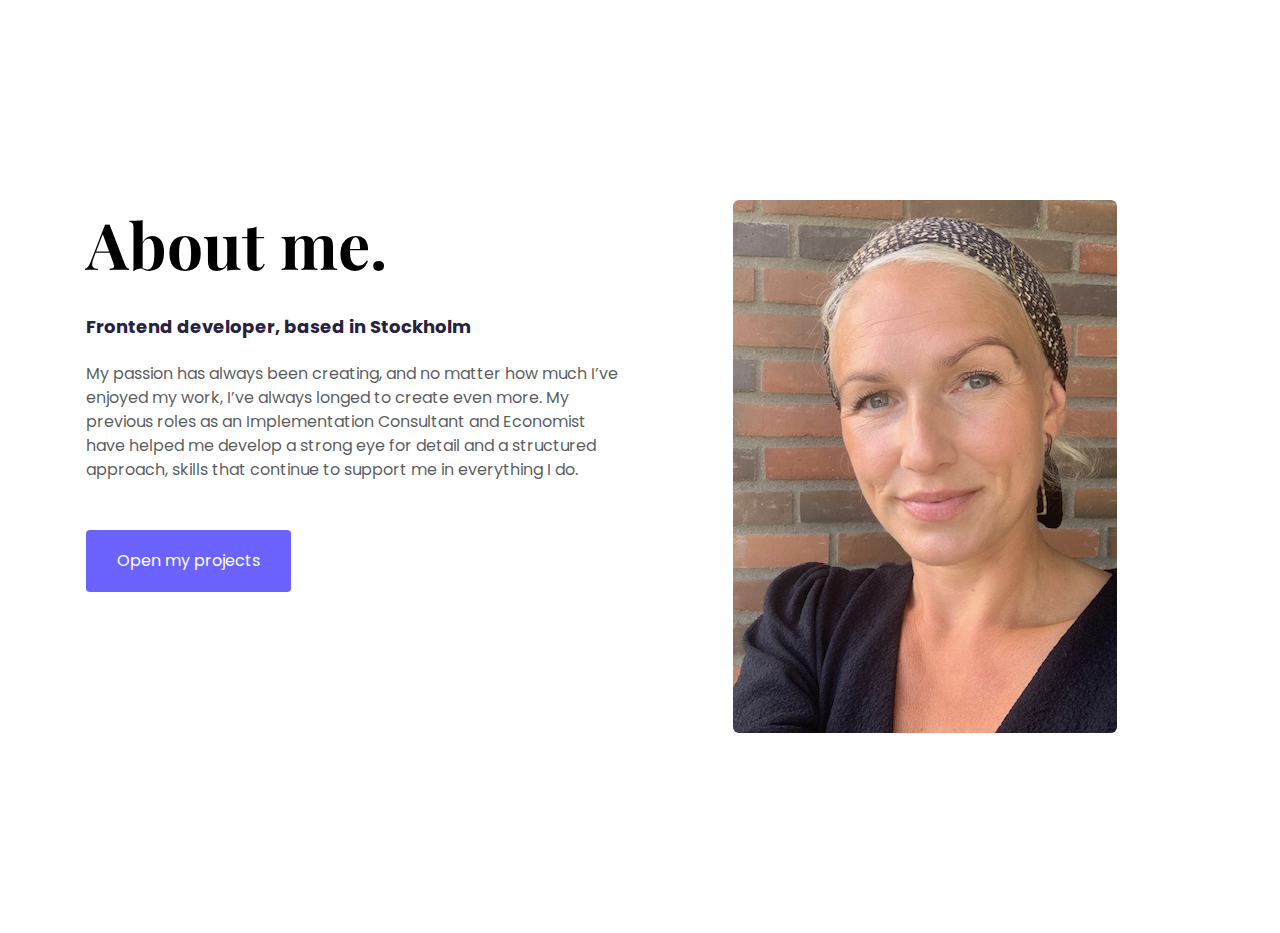
==== about.html @ 6b300352 "Created about section with profilepicture" ====
<!DOCTYPE html>
<html lang="en">
  <head>
    <meta charset="UTF-8" />
    <meta name="viewport" content="width=device-width, initial-scale=1.0" />
    <link
      href="https://cdn.jsdelivr.net/npm/bootstrap@5.3.3/dist/css/bootstrap.min.css"
      rel="stylesheet"
      integrity="sha384-QWTKZyjpPEjISv5WaRU9OFeRpok6YctnYmDr5pNlyT2bRjXh0JMhjY6hW+ALEwIH"
      crossorigin="anonymous"
    />

    <link rel="preconnect" href="https://fonts.googleapis.com" />
    <link rel="preconnect" href="https://fonts.gstatic.com" crossorigin />
    <link
      href="https://fonts.googleapis.com/css2?family=Playfair+Display:ital,wght@0,400..900;1,400..900&family=Poppins:ital,wght@0,100;0,200;0,300;0,400;0,500;0,600;0,700;0,800;0,900;1,100;1,200;1,300;1,400;1,500;1,600;1,700;1,800;1,900&display=swap"
      rel="stylesheet"
    />
    <link
      rel="stylesheet"
      href="https://fonts.googleapis.com/css2?family=Material+Symbols+Outlined:opsz,wght,FILL,GRAD@24,400,0,0&icon_names=home"
    />
    <link rel="stylesheet" href="src/styles.css" />
    <meta
      name="description"
      content="Frontend developer with a passion for designing beautiful and functional user experiences."
    />
    <title>About Daniela Mure - Frontend developer</title>
  </head>
  <body>
    <div class="about-hero">
      <div class="container">
        <div class="row">
          <div class="col-md-6 p-3">
            <h1 class="mb-4">About me.</h1>
            <h2 class="mb-4">Frontend developer, based in Stockholm</h2>
            <p class="lh-base text-muted mb-5">
              My passion has always been creating, and no matter how much I’ve
              enjoyed my work, I’ve always longed to create even more. My
              previous roles as an Implementation Consultant and Economist have
              helped me develop a strong eye for detail and a structured
              approach, skills that continue to support me in everything I do.
            </p>
            <a href="" class="btn btn-branding">Open my projects</a>
          </div>
          <div class="col-md-6">
            <img
              src="images/daniela.png"
              alt="Picture of Daniela Mure"
              class="img-fluid rounded about-img"
            />
          </div>
        </div>
      </div>
    </div>
  </body>
</html>
---- src/styles.css ----
:root {
  --branding-color: #f9f7fe;
  --secondary-color: #6c63ff;
  --primary-font-color: #272142;
}

body {
  font-family: "Poppins", serif;
  color: var(--primary-font-color);
}

h1 {
  font-family: "Playfair Display", serif;
  font-size: 96px;
  font-weight: 700;
  line-height: 1.5;
  color: #000000;
}

h2 {
  font-size: 24px;
  font-weight: 400;
}

h3 {
  font-family: "Playfair Display", serif;
  font-size: 64px;
  font-weight: 700;
  color: #000000;
}

p {
  font-size: 16px;
  font-weight: 400;
}

.hero {
  text-align: center;
  background-color: var(--branding-color);
  padding: 180px 20px;
}

.hero p {
  font-size: 36px;
  font-weight: 700;
}

.btn-branding {
  background-color: var(--secondary-color);
  color: #fff;
  padding: 18px 30px;
  border-radius: 4px;
}

.btn-branding:hover {
  color: var(--secondary-color);
  border: 1px solid var(--secondary-color);
}

.btn-link-branding {
  color: var(--secondary-color);
  border: 1px solid var(--secondary-color);
  border-radius: 4px;
  padding: 18px 30px;
  font-size: 18px;
  line-height: 27px;
}

.btn-link-branding:hover {
  color: #fff;
  background-color: var(--secondary-color);
}

.project-description {
  padding: 80px 60px;
}

.about-hero {
  padding: 180px 20px;
  line-height: 1.2;
}

.about-hero h1 {
  font-size: 64px;
}

.about-hero h2 {
  font-size: 18px;
  font-weight: 700;
}

.about-img {
  display: block;
  margin: 20px auto;
}

@media (max-width: 900px) {
  h1 {
    font-size: 48px;
  }
  h3 {
    font-size: 44px;
  }
  .hero {
    padding: 80px 20px;
  }
  .project-description {
    padding: 0;
    text-align: center;
  }
  .about-hero {
    padding: 80px 20px;
    text-align: center;
  }
}
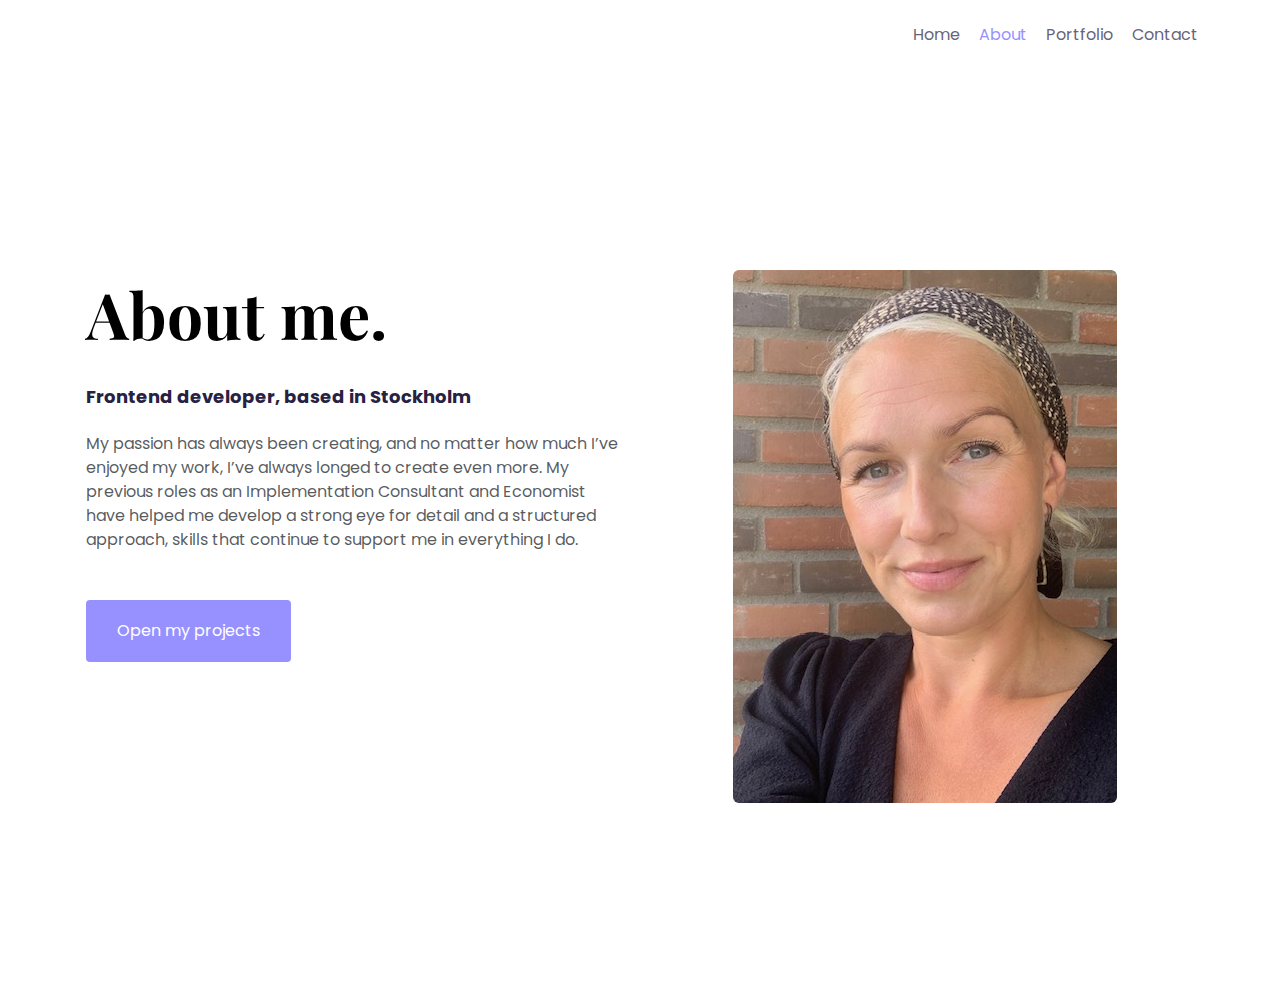
==== commit d441df05: "Created the header to all html pages" ====
--- a/about.html
+++ b/about.html
@@ -28,7 +28,17 @@
     <title>About Daniela Mure - Frontend developer</title>
   </head>
   <body>
-    <div class="about-hero">
+    <div class="container">
+      <nav class="d-flex justify-content-end">
+        <ul>
+          <li><a href="/">Home</a></li>
+          <li class="active"><a href="/about.html">About</a></li>
+          <li><a href="/portfolio.html">Portfolio</a></li>
+          <li><a href="/contact.html">Contact</a></li>
+        </ul>
+      </nav>
+    </div>
+    <div class="content-hero">
       <div class="container">
         <div class="row">
           <div class="col-md-6 p-3">
--- a/src/styles.css
+++ b/src/styles.css
@@ -7,6 +7,33 @@
 body {
   font-family: "Poppins", serif;
   color: var(--primary-font-color);
+}
+
+nav {
+  padding: 20px 0;
+}
+
+nav ul {
+  padding: 0;
+  margin: 0;
+}
+
+nav li {
+  list-style: none;
+  line-height: 30px;
+  display: inline;
+  margin-left: 15px;
+}
+
+nav li.active a,
+nav a:hover {
+  color: var(--secondary-color);
+}
+
+a {
+  color: #272142;
+  text-decoration: none;
+  opacity: 0.7;
 }
 
 h1 {
@@ -75,16 +102,16 @@
   padding: 80px 60px;
 }
 
-.about-hero {
+.content-hero {
   padding: 180px 20px;
   line-height: 1.2;
 }
 
-.about-hero h1 {
+.content-hero h1 {
   font-size: 64px;
 }
 
-.about-hero h2 {
+.content-hero h2 {
   font-size: 18px;
   font-weight: 700;
 }
@@ -108,7 +135,7 @@
     padding: 0;
     text-align: center;
   }
-  .about-hero {
+  .content-hero {
     padding: 80px 20px;
     text-align: center;
   }
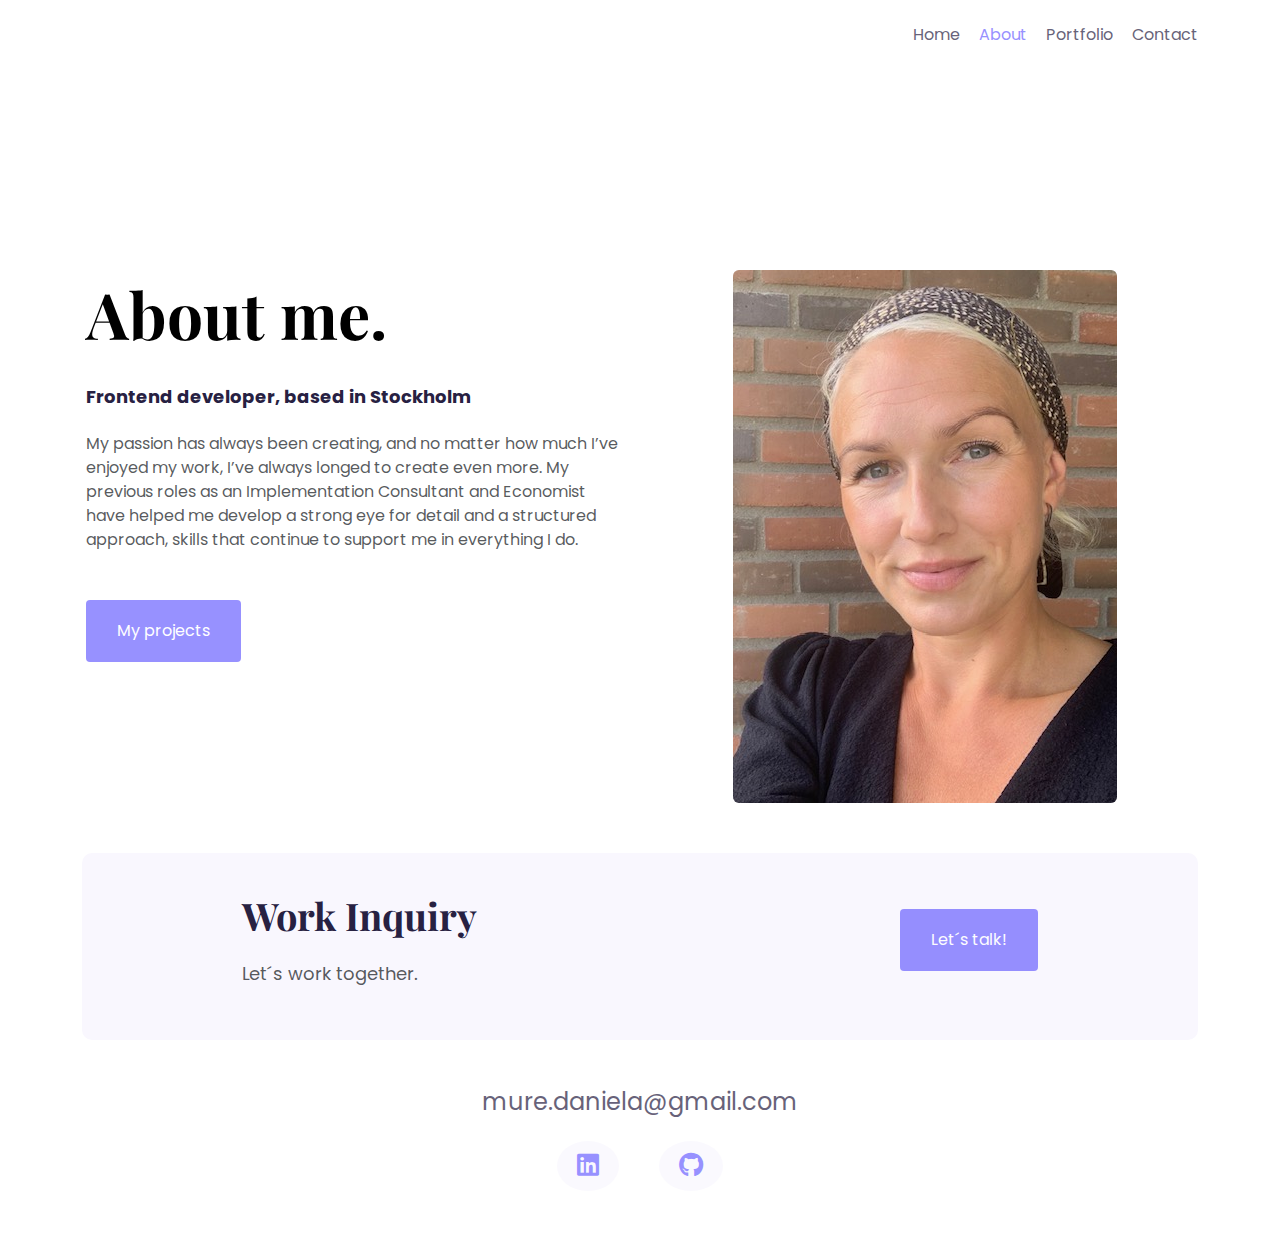
==== commit 5d84d0af: "Created the footer to all html pages" ====
--- a/about.html
+++ b/about.html
@@ -21,6 +21,10 @@
       href="https://fonts.googleapis.com/css2?family=Material+Symbols+Outlined:opsz,wght,FILL,GRAD@24,400,0,0&icon_names=home"
     />
     <link rel="stylesheet" href="src/styles.css" />
+    <link
+      rel="stylesheet"
+      href="https://cdnjs.cloudflare.com/ajax/libs/font-awesome/6.5.1/css/all.min.css"
+    />
     <meta
       name="description"
       content="Frontend developer with a passion for designing beautiful and functional user experiences."
@@ -51,7 +55,7 @@
               helped me develop a strong eye for detail and a structured
               approach, skills that continue to support me in everything I do.
             </p>
-            <a href="" class="btn btn-branding">Open my projects</a>
+            <a href="/" class="btn btn-branding">My projects</a>
           </div>
           <div class="col-md-6">
             <img
@@ -61,6 +65,35 @@
             />
           </div>
         </div>
+
+        <footer>
+          <div
+            class="d-flex justify-content-between contact-box mb-5 d-none d-md-flex"
+          >
+            <div>
+              <h4>Work Inquiry</h4>
+              <p class="text-muted mt-4">Let´s work together.</p>
+            </div>
+            <div>
+              <a href="/contact.html" class="btn btn-branding mt-3"
+                >Let´s talk!</a
+              >
+            </div>
+          </div>
+          <div class="d-flex justify-content-center">
+            <a href="mailto:mure.daniela@gmail.com" class="email-link mb-4"
+              >mure.daniela@gmail.com</a
+            >
+          </div>
+          <div class="social-links d-flex justify-content-center">
+            <a href="https://www.linkedin.com/in/daniela-mure-33a929b1/"
+              ><i class="fa-brands fa-linkedin"></i
+            ></a>
+            <a href="https://github.com/DanniFront"
+              ><i class="fa-brands fa-github"></i
+            ></a>
+          </div>
+        </footer>
       </div>
     </div>
   </body>
--- a/src/styles.css
+++ b/src/styles.css
@@ -31,7 +31,7 @@
 }
 
 a {
-  color: #272142;
+  color: var(--primary-font-color);
   text-decoration: none;
   opacity: 0.7;
 }
@@ -54,6 +54,12 @@
   font-size: 64px;
   font-weight: 700;
   color: #000000;
+}
+
+h4 {
+  font-size: 38px;
+  font-weight: 700;
+  font-family: "Playfair Display", serif;
 }
 
 p {
@@ -103,7 +109,7 @@
 }
 
 .content-hero {
-  padding: 180px 20px;
+  padding: 180px 20px 50px;
   line-height: 1.2;
 }
 
@@ -121,6 +127,42 @@
   margin: 20px auto;
 }
 
+footer .contact-box {
+  background: var(--branding-color);
+  padding: 40px 160px;
+  margin: 30px 0;
+  border-radius: 10px;
+}
+
+footer p {
+  font-size: 18px;
+}
+
+footer .email-link {
+  text-align: center;
+  font-size: 24px;
+  text-decoration: none;
+}
+
+footer .email-link:hover {
+  color: var(--secondary-color);
+}
+
+footer .social-links a {
+  color: var(--secondary-color);
+  background: var(--branding-color);
+  margin: 0 20px;
+  padding: 10px 20px;
+  font-size: 25px;
+  border-radius: 50%;
+  transition: all 100ms ease-in-out;
+}
+
+footer .social-links a:hover {
+  color: #fff;
+  background: var(--secondary-color);
+}
+
 @media (max-width: 900px) {
   h1 {
     font-size: 48px;
@@ -136,7 +178,10 @@
     text-align: center;
   }
   .content-hero {
-    padding: 80px 20px;
+    padding: 40px 20px;
     text-align: center;
   }
+  .about-img {
+    max-height: 75%;
+  }
 }
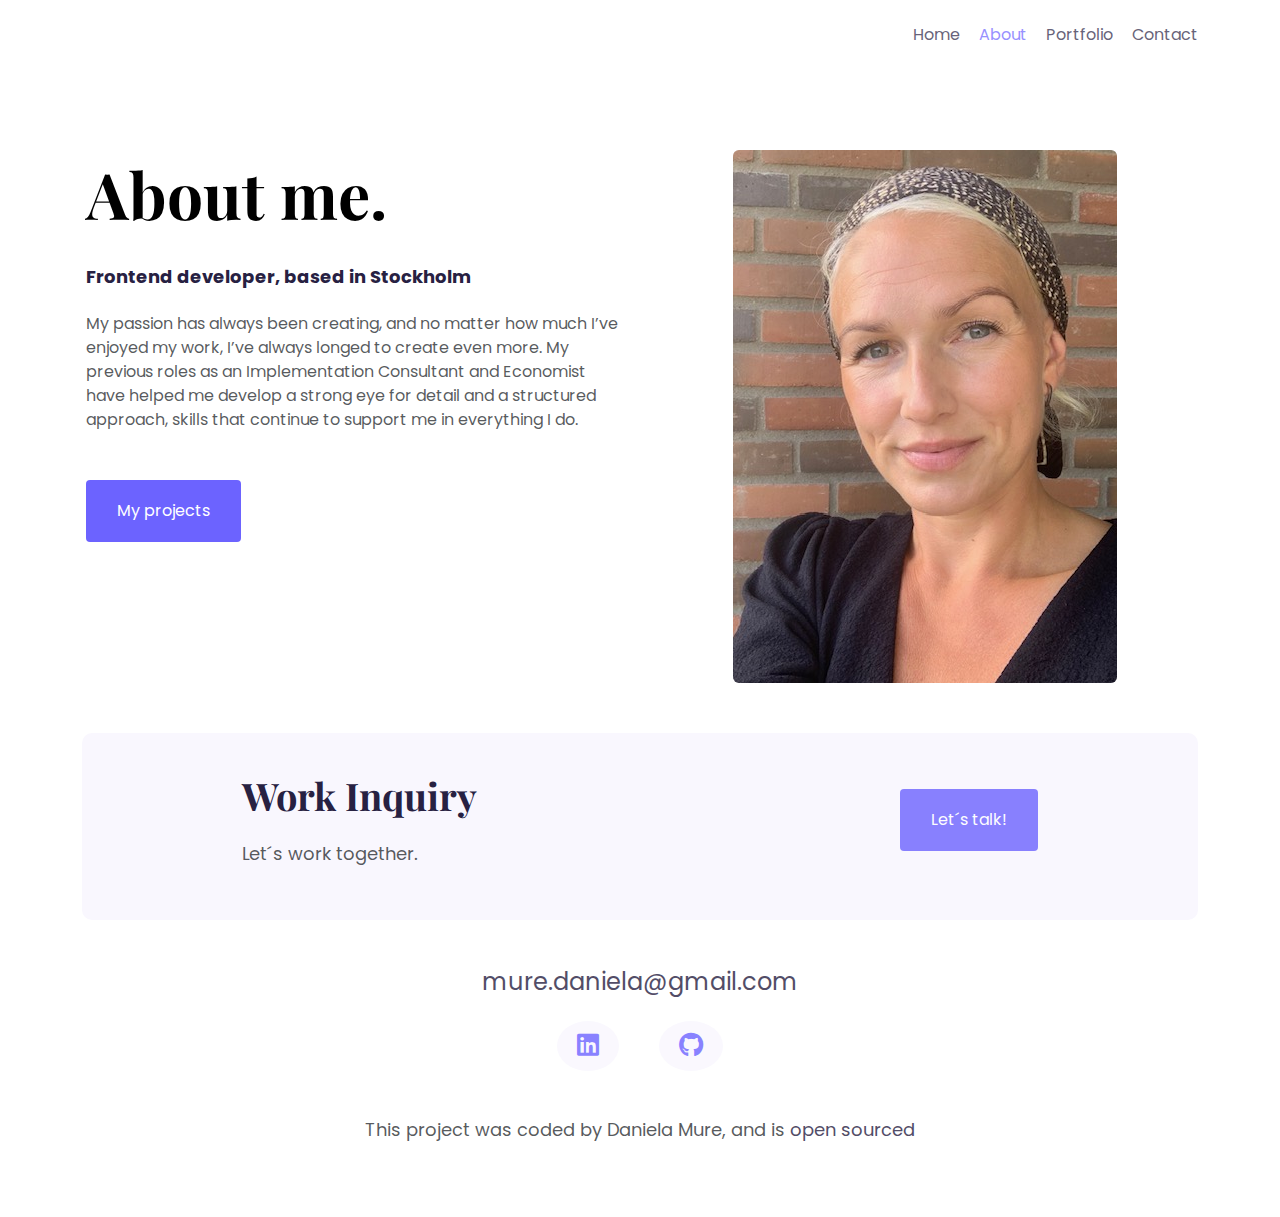
==== commit 67f1d303: "Made homepage SEO friendly" ====
--- a/about.html
+++ b/about.html
@@ -35,10 +35,14 @@
     <div class="container">
       <nav class="d-flex justify-content-end">
         <ul>
-          <li><a href="/">Home</a></li>
-          <li class="active"><a href="/about.html">About</a></li>
-          <li><a href="/portfolio.html">Portfolio</a></li>
-          <li><a href="/contact.html">Contact</a></li>
+          <li><a href="/" title="Daniela Homepage">Home</a></li>
+          <li class="active">
+            <a href="/about.html" title="About Daniela">About</a>
+          </li>
+          <li>
+            <a href="/portfolio.html" title="Daniela portfolio">Portfolio</a>
+          </li>
+          <li><a href="/contact.html" title="Contact Daniela">Contact</a></li>
         </ul>
       </nav>
     </div>
@@ -55,7 +59,7 @@
               helped me develop a strong eye for detail and a structured
               approach, skills that continue to support me in everything I do.
             </p>
-            <a href="/" class="btn btn-branding">My projects</a>
+            <a href="/portfolio.html" class="btn btn-branding">My projects</a>
           </div>
           <div class="col-md-6">
             <img
@@ -93,6 +97,14 @@
               ><i class="fa-brands fa-github"></i
             ></a>
           </div>
+          <p class="text-center text-muted mt-5">
+            This project was coded by Daniela Mure, and is
+            <a
+              href="https://github.com/DanniFront/portfolio-project.git"
+              target="_blank"
+              >open sourced</a
+            >
+          </p>
         </footer>
       </div>
     </div>
--- a/src/styles.css
+++ b/src/styles.css
@@ -25,15 +25,15 @@
   margin-left: 15px;
 }
 
+nav li a {
+  color: var(--primary-font-color);
+  text-decoration: none;
+  opacity: 0.7;
+}
+
 nav li.active a,
 nav a:hover {
   color: var(--secondary-color);
-}
-
-a {
-  color: var(--primary-font-color);
-  text-decoration: none;
-  opacity: 0.7;
 }
 
 h1 {
@@ -70,7 +70,7 @@
 .hero {
   text-align: center;
   background-color: var(--branding-color);
-  padding: 180px 20px;
+  padding: 80px 20px;
 }
 
 .hero p {
@@ -109,7 +109,7 @@
 }
 
 .content-hero {
-  padding: 180px 20px 50px;
+  padding: 60px 20px;
   line-height: 1.2;
 }
 
@@ -148,6 +148,12 @@
   color: var(--secondary-color);
 }
 
+footer a {
+  color: var(--primary-font-color);
+  text-decoration: none;
+  opacity: 0.8;
+}
+
 footer .social-links a {
   color: var(--secondary-color);
   background: var(--branding-color);
@@ -170,9 +176,6 @@
   h3 {
     font-size: 44px;
   }
-  .hero {
-    padding: 80px 20px;
-  }
   .project-description {
     padding: 0;
     text-align: center;
